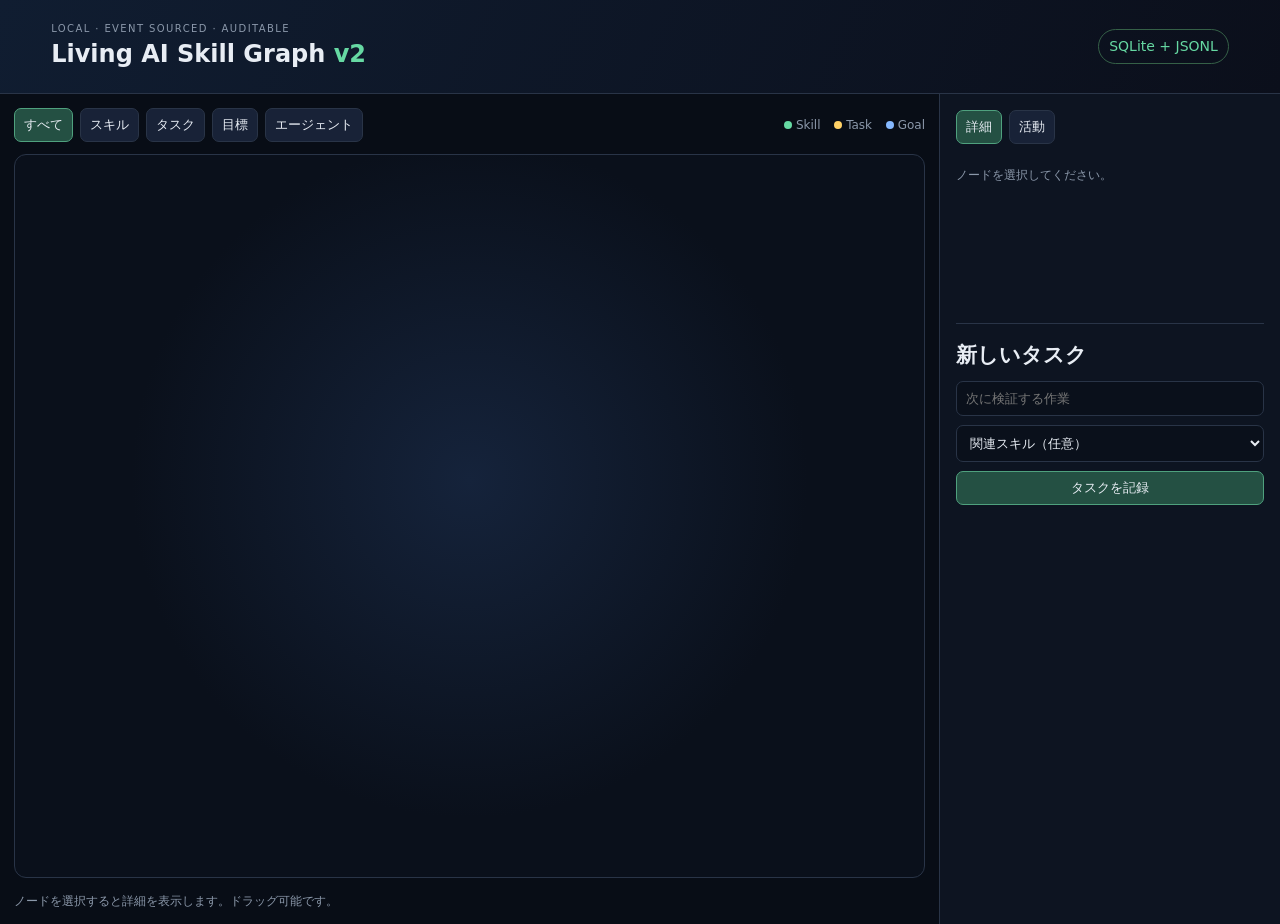
==== app/index.html @ 79a3b962 "Add local skill graph operations UI" ====
<!doctype html><html lang="ja"><head><meta charset="utf-8"><meta name="viewport" content="width=device-width,initial-scale=1"><title>Living AI Skill Graph v2</title><link rel="stylesheet" href="styles.css"></head><body>
<header><div><p class="eyebrow">LOCAL · EVENT SOURCED · AUDITABLE</p><h1>Living AI Skill Graph <span>v2</span></h1></div><div id="health">SQLite + JSONL</div></header>
<main><section class="canvas-panel"><div class="toolbar"><button data-filter="all" class="active">すべて</button><button data-filter="skill">スキル</button><button data-filter="task">タスク</button><button data-filter="goal">目標</button><button data-filter="agent">エージェント</button><span class="legend"><i class="skill"></i> Skill <i class="task"></i> Task <i class="goal"></i> Goal</span></div><svg id="graph" role="img" aria-label="AI skill graph"></svg><p class="hint">ノードを選択すると詳細を表示します。ドラッグ可能です。</p></section>
<aside><div class="tabs"><button class="active" data-tab="detail">詳細</button><button data-tab="activity">活動</button></div><section id="detail" class="tab active"><p class="muted">ノードを選択してください。</p></section><section id="activity" class="tab"><ol id="activity-list"></ol></section><form id="task-form"><h2>新しいタスク</h2><input id="title" required maxlength="160" placeholder="次に検証する作業"><select id="skill"><option value="">関連スキル（任意）</option></select><button type="submit">タスクを記録</button><output id="form-result"></output></form></aside>
</main><script src="app.js"></script></body></html>
---- app/styles.css ----
:root{color-scheme:dark;--ink:#e8edf4;--muted:#8b98aa;--panel:#111827;--line:#293447;--skill:#66d9a3;--task:#ffd166;--goal:#85b8ff;--agent:#ed8cff}*{box-sizing:border-box}body{margin:0;background:#080d16;color:var(--ink);font:14px/1.5 system-ui,sans-serif}header{min-height:94px;display:flex;justify-content:space-between;align-items:center;padding:18px 4vw;border-bottom:1px solid var(--line);background:linear-gradient(115deg,#101d31,#0b0f1b)}h1,h2,p{margin:0}.eyebrow{letter-spacing:.14em;font-size:10px;color:var(--muted)}h1{font-size:24px}h1 span{color:var(--skill)}#health{padding:6px 10px;border:1px solid #356047;border-radius:99px;color:var(--skill)}main{display:grid;grid-template-columns:minmax(0,1fr) 340px;min-height:calc(100vh - 94px)}.canvas-panel{position:relative;padding:14px;border-right:1px solid var(--line)}.toolbar,.tabs{display:flex;gap:7px;align-items:center;flex-wrap:wrap}.toolbar button,.tabs button,form button{background:#182237;color:var(--ink);border:1px solid var(--line);border-radius:7px;padding:7px 9px;cursor:pointer}.toolbar button.active,.tabs button.active,form button{background:#245043;border-color:#4fa17e}.legend{margin-left:auto;color:var(--muted);font-size:12px}.legend i{display:inline-block;width:8px;height:8px;border-radius:50%;margin-left:10px}.legend .skill{background:var(--skill)}.legend .task{background:var(--task)}.legend .goal{background:var(--goal)}#graph{width:100%;height:calc(100vh - 176px);min-height:480px;background:radial-gradient(circle at 50% 45%,#15233b 0,#0a101b 56%);border:1px solid var(--line);border-radius:12px;margin-top:12px}.edge{stroke:#46536a;stroke-width:1.2;opacity:.7}.node{cursor:grab}.node text{fill:#dce6f2;font-size:11px;pointer-events:none}.node circle{stroke:#dbe5f3;stroke-opacity:.3;stroke-width:1.5}.node.selected circle{stroke:#fff;stroke-width:3}.hint,.muted{color:var(--muted);font-size:12px;margin-top:8px}aside{padding:16px;background:#0d1421}.tab{display:none;padding:14px 0;border-bottom:1px solid var(--line);min-height:180px}.tab.active{display:block}.detail-title{font-size:18px}.badge{display:inline-block;padding:2px 7px;margin:7px 0;border-radius:99px;background:#253048;color:var(--muted);font-size:11px}.kv{display:grid;grid-template-columns:100px 1fr;gap:5px;color:var(--muted);font-size:12px}.kv b{color:var(--ink);font-weight:500}ol{padding-left:18px;margin:0}li{padding:6px 0;border-bottom:1px solid #1b2534;font-size:12px}form{padding-top:16px;display:grid;gap:9px}input,select{background:#0a101b;border:1px solid var(--line);color:var(--ink);border-radius:7px;padding:9px}output{color:var(--skill);min-height:18px}@media(max-width:800px){header{min-height:76px;padding:12px 16px}#health{font-size:11px}main{grid-template-columns:1fr}.canvas-panel{border-right:0}.legend{display:none}#graph{height:54vh;min-height:350px}aside{border-top:1px solid var(--line)}}
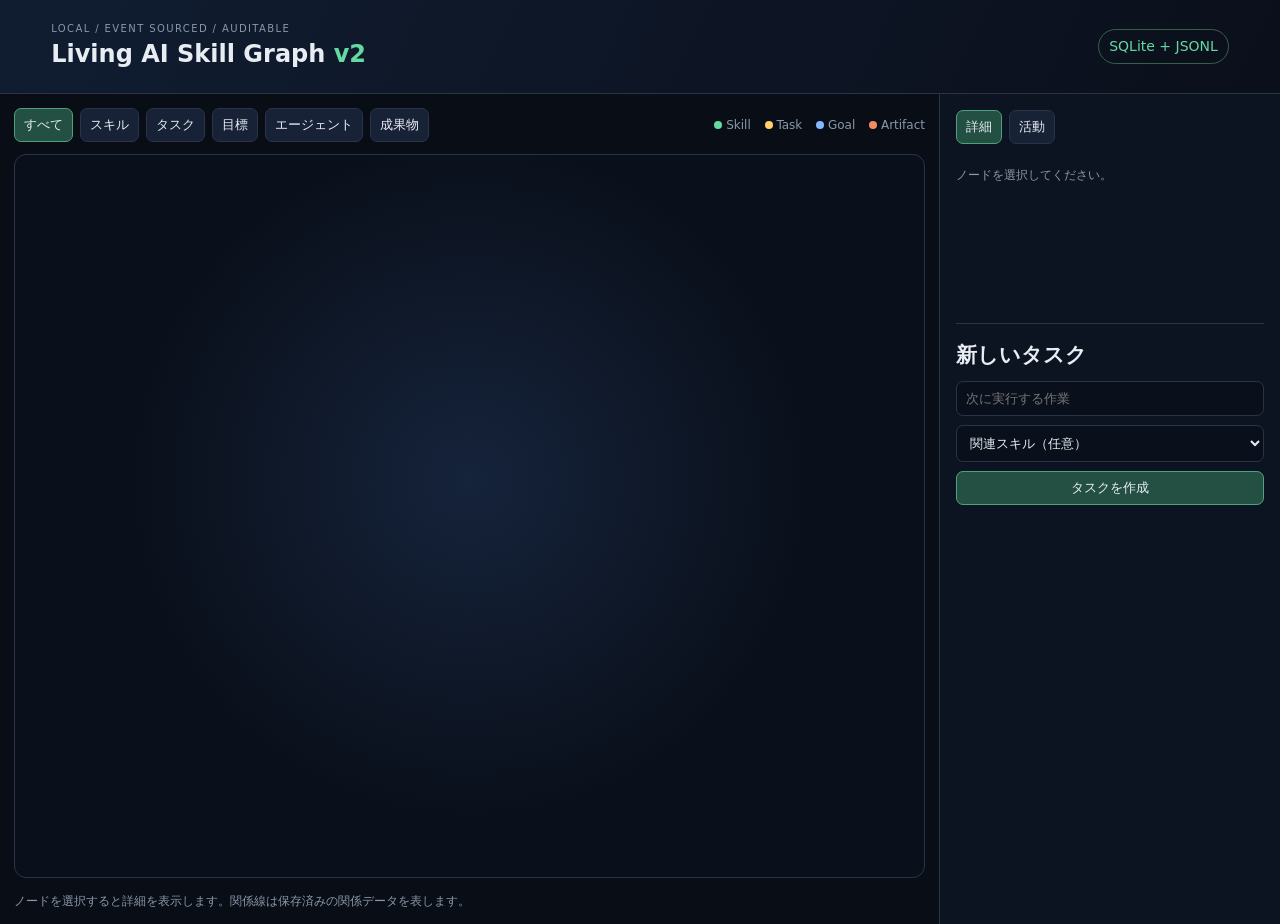
==== commit a20a43aa: "Model goal-to-artifact relationships in skill graph" ====
--- a/app/index.html
+++ b/app/index.html
@@ -1,5 +1,5 @@
 <!doctype html><html lang="ja"><head><meta charset="utf-8"><meta name="viewport" content="width=device-width,initial-scale=1"><title>Living AI Skill Graph v2</title><link rel="stylesheet" href="styles.css"></head><body>
-<header><div><p class="eyebrow">LOCAL · EVENT SOURCED · AUDITABLE</p><h1>Living AI Skill Graph <span>v2</span></h1></div><div id="health">SQLite + JSONL</div></header>
-<main><section class="canvas-panel"><div class="toolbar"><button data-filter="all" class="active">すべて</button><button data-filter="skill">スキル</button><button data-filter="task">タスク</button><button data-filter="goal">目標</button><button data-filter="agent">エージェント</button><span class="legend"><i class="skill"></i> Skill <i class="task"></i> Task <i class="goal"></i> Goal</span></div><svg id="graph" role="img" aria-label="AI skill graph"></svg><p class="hint">ノードを選択すると詳細を表示します。ドラッグ可能です。</p></section>
-<aside><div class="tabs"><button class="active" data-tab="detail">詳細</button><button data-tab="activity">活動</button></div><section id="detail" class="tab active"><p class="muted">ノードを選択してください。</p></section><section id="activity" class="tab"><ol id="activity-list"></ol></section><form id="task-form"><h2>新しいタスク</h2><input id="title" required maxlength="160" placeholder="次に検証する作業"><select id="skill"><option value="">関連スキル（任意）</option></select><button type="submit">タスクを記録</button><output id="form-result"></output></form></aside>
+<header><div><p class="eyebrow">LOCAL / EVENT SOURCED / AUDITABLE</p><h1>Living AI Skill Graph <span>v2</span></h1></div><div id="health">SQLite + JSONL</div></header>
+<main><section class="canvas-panel"><div class="toolbar"><button data-filter="all" class="active">すべて</button><button data-filter="skill">スキル</button><button data-filter="task">タスク</button><button data-filter="goal">目標</button><button data-filter="agent">エージェント</button><button data-filter="artifact">成果物</button><span class="legend"><i class="skill"></i> Skill <i class="task"></i> Task <i class="goal"></i> Goal <i class="artifact"></i> Artifact</span></div><svg id="graph" role="img" aria-label="AI skill graph"></svg><p class="hint">ノードを選択すると詳細を表示します。関係線は保存済みの関係データを表します。</p></section>
+<aside><div class="tabs"><button class="active" data-tab="detail">詳細</button><button data-tab="activity">活動</button></div><section id="detail" class="tab active"><p class="muted">ノードを選択してください。</p></section><section id="activity" class="tab"><ol id="activity-list"></ol></section><form id="task-form"><h2>新しいタスク</h2><input id="title" required maxlength="160" placeholder="次に実行する作業"><select id="skill"><option value="">関連スキル（任意）</option></select><button type="submit">タスクを作成</button><output id="form-result"></output></form></aside>
 </main><script src="app.js"></script></body></html>
--- a/app/styles.css
+++ b/app/styles.css
@@ -1 +1 @@
-:root{color-scheme:dark;--ink:#e8edf4;--muted:#8b98aa;--panel:#111827;--line:#293447;--skill:#66d9a3;--task:#ffd166;--goal:#85b8ff;--agent:#ed8cff}*{box-sizing:border-box}body{margin:0;background:#080d16;color:var(--ink);font:14px/1.5 system-ui,sans-serif}header{min-height:94px;display:flex;justify-content:space-between;align-items:center;padding:18px 4vw;border-bottom:1px solid var(--line);background:linear-gradient(115deg,#101d31,#0b0f1b)}h1,h2,p{margin:0}.eyebrow{letter-spacing:.14em;font-size:10px;color:var(--muted)}h1{font-size:24px}h1 span{color:var(--skill)}#health{padding:6px 10px;border:1px solid #356047;border-radius:99px;color:var(--skill)}main{display:grid;grid-template-columns:minmax(0,1fr) 340px;min-height:calc(100vh - 94px)}.canvas-panel{position:relative;padding:14px;border-right:1px solid var(--line)}.toolbar,.tabs{display:flex;gap:7px;align-items:center;flex-wrap:wrap}.toolbar button,.tabs button,form button{background:#182237;color:var(--ink);border:1px solid var(--line);border-radius:7px;padding:7px 9px;cursor:pointer}.toolbar button.active,.tabs button.active,form button{background:#245043;border-color:#4fa17e}.legend{margin-left:auto;color:var(--muted);font-size:12px}.legend i{display:inline-block;width:8px;height:8px;border-radius:50%;margin-left:10px}.legend .skill{background:var(--skill)}.legend .task{background:var(--task)}.legend .goal{background:var(--goal)}#graph{width:100%;height:calc(100vh - 176px);min-height:480px;background:radial-gradient(circle at 50% 45%,#15233b 0,#0a101b 56%);border:1px solid var(--line);border-radius:12px;margin-top:12px}.edge{stroke:#46536a;stroke-width:1.2;opacity:.7}.node{cursor:grab}.node text{fill:#dce6f2;font-size:11px;pointer-events:none}.node circle{stroke:#dbe5f3;stroke-opacity:.3;stroke-width:1.5}.node.selected circle{stroke:#fff;stroke-width:3}.hint,.muted{color:var(--muted);font-size:12px;margin-top:8px}aside{padding:16px;background:#0d1421}.tab{display:none;padding:14px 0;border-bottom:1px solid var(--line);min-height:180px}.tab.active{display:block}.detail-title{font-size:18px}.badge{display:inline-block;padding:2px 7px;margin:7px 0;border-radius:99px;background:#253048;color:var(--muted);font-size:11px}.kv{display:grid;grid-template-columns:100px 1fr;gap:5px;color:var(--muted);font-size:12px}.kv b{color:var(--ink);font-weight:500}ol{padding-left:18px;margin:0}li{padding:6px 0;border-bottom:1px solid #1b2534;font-size:12px}form{padding-top:16px;display:grid;gap:9px}input,select{background:#0a101b;border:1px solid var(--line);color:var(--ink);border-radius:7px;padding:9px}output{color:var(--skill);min-height:18px}@media(max-width:800px){header{min-height:76px;padding:12px 16px}#health{font-size:11px}main{grid-template-columns:1fr}.canvas-panel{border-right:0}.legend{display:none}#graph{height:54vh;min-height:350px}aside{border-top:1px solid var(--line)}}
+:root{color-scheme:dark;--ink:#e8edf4;--muted:#8b98aa;--panel:#111827;--line:#293447;--skill:#66d9a3;--task:#ffd166;--goal:#85b8ff;--agent:#ed8cff;--artifact:#f58c68}*{box-sizing:border-box}body{margin:0;background:#080d16;color:var(--ink);font:14px/1.5 system-ui,sans-serif}header{min-height:94px;display:flex;justify-content:space-between;align-items:center;padding:18px 4vw;border-bottom:1px solid var(--line);background:linear-gradient(115deg,#101d31,#0b0f1b)}h1,h2,p{margin:0}.eyebrow{letter-spacing:.14em;font-size:10px;color:var(--muted)}h1{font-size:24px}h1 span{color:var(--skill)}#health{padding:6px 10px;border:1px solid #356047;border-radius:99px;color:var(--skill)}main{display:grid;grid-template-columns:minmax(0,1fr) 340px;min-height:calc(100vh - 94px)}.canvas-panel{position:relative;padding:14px;border-right:1px solid var(--line)}.toolbar,.tabs{display:flex;gap:7px;align-items:center;flex-wrap:wrap}.toolbar button,.tabs button,form button{background:#182237;color:var(--ink);border:1px solid var(--line);border-radius:7px;padding:7px 9px;cursor:pointer}.toolbar button.active,.tabs button.active,form button{background:#245043;border-color:#4fa17e}.legend{margin-left:auto;color:var(--muted);font-size:12px}.legend i{display:inline-block;width:8px;height:8px;border-radius:50%;margin-left:10px}.legend .skill{background:var(--skill)}.legend .task{background:var(--task)}.legend .goal{background:var(--goal)}.legend .artifact{background:var(--artifact)}#graph{width:100%;height:calc(100vh - 176px);min-height:480px;background:radial-gradient(circle at 50% 45%,#15233b 0,#0a101b 56%);border:1px solid var(--line);border-radius:12px;margin-top:12px}.edge{stroke:#46536a;stroke-width:1.2;opacity:.7}.dependency{stroke-dasharray:5 4}.goal-edge{stroke:#85b8ff}.artifact-edge{stroke:#f58c68}.node{cursor:grab}.node text{fill:#dce6f2;font-size:11px;pointer-events:none}.node circle{stroke:#dbe5f3;stroke-opacity:.3;stroke-width:1.5}.node.selected circle{stroke:#fff;stroke-width:3}.hint,.muted{color:var(--muted);font-size:12px;margin-top:8px}aside{padding:16px;background:#0d1421}.tab{display:none;padding:14px 0;border-bottom:1px solid var(--line);min-height:180px}.tab.active{display:block}.detail-title{font-size:18px}.badge{display:inline-block;padding:2px 7px;margin:7px 0;border-radius:99px;background:#253048;color:var(--muted);font-size:11px}.kv{display:grid;grid-template-columns:100px 1fr;gap:5px;color:var(--muted);font-size:12px}.kv b{color:var(--ink);font-weight:500}ol{padding-left:18px;margin:0}li{padding:6px 0;border-bottom:1px solid #1b2534;font-size:12px}form{padding-top:16px;display:grid;gap:9px}input,select{background:#0a101b;border:1px solid var(--line);color:var(--ink);border-radius:7px;padding:9px}output{color:var(--skill);min-height:18px}@media(max-width:800px){header{min-height:76px;padding:12px 16px}#health{font-size:11px}main{grid-template-columns:1fr}.canvas-panel{border-right:0}.legend{display:none}#graph{height:54vh;min-height:350px}aside{border-top:1px solid var(--line)}}
